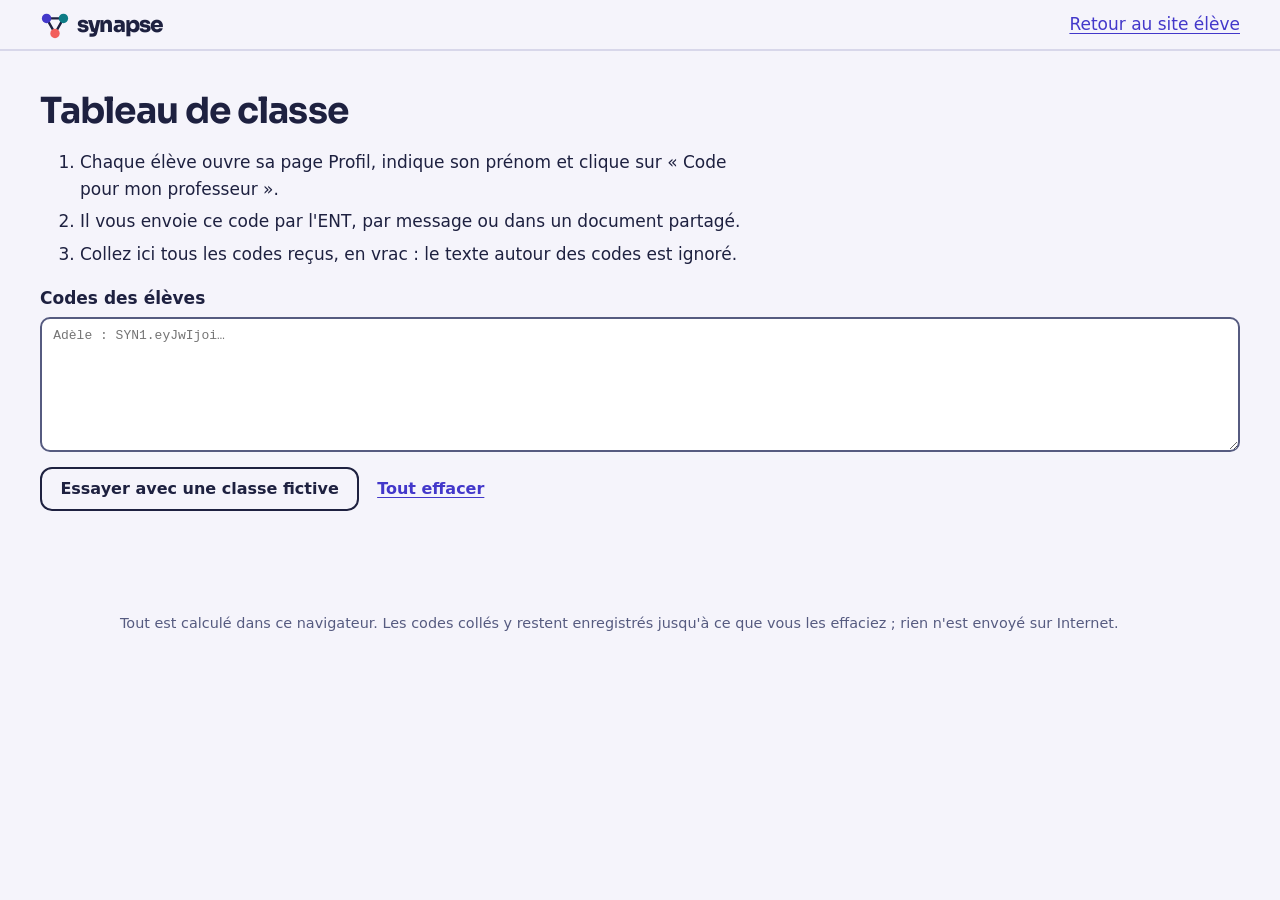
==== prof.html @ f935f8d6 "Synapse : site pilote d'enseignement de l'IA en SNT (chapitres 1 et 3) Co-Authored-By: Claude Fable " ====
<!DOCTYPE html>
<html lang="fr">
<head>
<meta charset="utf-8">
<meta name="viewport" content="width=device-width, initial-scale=1">
<title>Synapse, tableau de classe</title>
<meta name="robots" content="noindex">
<link rel="icon" href="data:image/svg+xml,%3Csvg xmlns='http://www.w3.org/2000/svg' viewBox='0 0 32 32'%3E%3Ccircle cx='16' cy='16' r='10' fill='%23F25F5C'/%3E%3C/svg%3E">
<link rel="preconnect" href="https://fonts.bunny.net">
<link rel="stylesheet" href="https://fonts.bunny.net/css?family=sora:700,800|atkinson-hyperlegible:400,400i,700|jetbrains-mono:400,700&display=swap">
<link rel="stylesheet" href="css/style.css">
</head>
<body class="prof">
<header class="entete">
  <a class="logo" href="index.html" aria-label="Synapse, retour au site élève">
    <svg viewBox="0 0 32 32" aria-hidden="true"><path d="M7 9L25 9M7 9L16 25M25 9L16 25" stroke="var(--encre)" stroke-width="2.5"/><circle cx="7" cy="9" r="5" fill="var(--p1)"/><circle cx="25" cy="9" r="5" fill="var(--p2)"/><circle cx="16" cy="25" r="5" fill="var(--soleil)"/></svg>
    synapse
  </a>
  <a href="index.html" style="margin-left:auto">Retour au site élève</a>
</header>
<main>
  <h1>Tableau de classe</h1>
  <ol class="prose">
    <li>Chaque élève ouvre sa page Profil, indique son prénom et clique sur « Code pour mon professeur ».</li>
    <li>Il vous envoie ce code par l'ENT, par message ou dans un document partagé.</li>
    <li>Collez ici tous les codes reçus, en vrac : le texte autour des codes est ignoré.</li>
  </ol>
  <label for="codes">Codes des élèves</label>
  <textarea id="codes" class="reponse large" rows="6" spellcheck="false" placeholder="Adèle : SYN1.eyJwIjoi…"></textarea>
  <div class="actions">
    <button class="btn secondaire" id="exemple">Essayer avec une classe fictive</button>
    <button class="btn lien" id="vider">Tout effacer</button>
  </div>
  <p id="etat" class="muet" aria-live="polite"></p>
  <div id="resultats"></div>
</main>
<footer class="pied">
  <span>Tout est calculé dans ce navigateur. Les codes collés y restent enregistrés jusqu'à ce que vous les effaciez ; rien n'est envoyé sur Internet.</span>
</footer>
<script src="js/contenu.js"></script>
<script src="js/bilan.js"></script>
<script src="js/prof.js"></script>
</body>
</html>
---- css/style.css ----
/* Synapse — feuille de style (charte « Nuit & Corail » du livret). Polices servies par Bunny Fonts.
   Les noms de variables viennent du moteur d'origine : --ecaille = couleur d'action et de réussite,
   --soleil = accent (points, étoiles), --corail = erreur, --ciel = liens et focus. */
:root {
  --fond: #F5F4FB; --carte: #FFFFFF; --encre: #1E2140; --encre2: #565B80; --trait: #D8D7EA;
  --ecaille: #0E7C86; --sur-ecaille: #FFFFFF; --ecaille-pale: #DCF2F3;
  --soleil: #F25F5C; --corail: #9F1239; --corail-pale: #FBE3EA; --ciel: #4338CA;
  --p1: #4338CA; --p2: #0E7C86; --p3: #9D2E6B; --p4: #4D7C2A;
  --ed-fond: #1E2140; --ed-texte: #E6ECFA; --ed-num: #8A90BD; --ed-com: #9AA0CC; --ed-bord: transparent;
  --titre: "Sora", "Trebuchet MS", system-ui, sans-serif;
  --texte: "Atkinson Hyperlegible", "Segoe UI", system-ui, sans-serif;
  --mono: "JetBrains Mono", ui-monospace, Consolas, "Courier New", monospace;
}
[data-theme="sombre"] {
  --fond: #12142B; --carte: #1C1F42; --encre: #ECEBFA; --encre2: #B1B4D6; --trait: #33376A;
  --ecaille: #4FD1C5; --sur-ecaille: #062A2A; --ecaille-pale: #123B40;
  --soleil: #FF8482; --corail: #FF8FA8; --corail-pale: #40182A; --ciel: #A9A5FF;
  --p1: #948DFF; --p2: #4FD1C5; --p3: #E78BBF; --p4: #9BCB6C;
  --ed-fond: #262A58; --ed-num: #A3A8D6; --ed-com: #B3B8E0; --ed-bord: #474C8A;
}
*, *::before, *::after { box-sizing: border-box; }
html { -webkit-text-size-adjust: 100%; }
body { margin: 0; background: var(--fond); color: var(--encre); font: 1.0625rem/1.6 var(--texte); padding-bottom: 5rem; }
h1, h2 { font-family: var(--titre); font-weight: 700; line-height: 1.15; letter-spacing: -0.025em; margin: 0 0 .5em; text-wrap: balance; }
h1 { font-size: clamp(1.6rem, 1.2rem + 1.6vw, 2.25rem); }
h1:focus { outline: none; }
h2 { font-size: 1.5rem; }
p { margin: 0 0 1em; }
a { color: var(--ciel); text-underline-offset: 3px; }
code, pre { font-family: var(--mono); font-size: .9em; }
:focus-visible { outline: 3px solid var(--ciel); outline-offset: 2px; border-radius: 4px; }
.sr { position: absolute; width: 1px; height: 1px; overflow: hidden; clip-path: inset(50%); white-space: nowrap; }
.muet { color: var(--encre2); font-size: .95rem; }
[hidden] { display: none !important; }

/* En-tête */
.entete { position: sticky; top: 0; z-index: 20; display: flex; align-items: center; gap: 1.5rem; padding: .6rem clamp(1rem, 4vw, 2.5rem); background: var(--fond); border-bottom: 2px solid var(--trait); }
.logo { display: flex; align-items: center; gap: .45rem; font: 800 1.35rem/1 var(--titre); letter-spacing: -0.04em; color: var(--encre); text-decoration: none; }
.logo svg { width: 30px; height: 30px; }
nav.principal { display: flex; gap: .25rem; margin-right: auto; }
nav.principal a { padding: .45rem .8rem; border-radius: 999px; color: var(--encre); text-decoration: none; font-weight: 700; }
nav.principal a:hover { background: var(--trait); }
nav.principal a[aria-current] { background: var(--encre); color: var(--fond); }
.stats { display: flex; align-items: center; gap: .9rem; font-weight: 700; font-size: .95rem; }
.stat-niveau { display: grid; grid-template-columns: auto auto; gap: 0 .6rem; align-items: baseline; color: var(--encre); text-decoration: none; }
.stat-niveau .jauge { grid-column: 1 / -1; }
#stat-xp { color: var(--encre2); font-weight: 400; text-align: right; }
.jauge { display: block; height: 6px; min-width: 120px; background: var(--trait); border-radius: 99px; overflow: hidden; }
.jauge i { display: block; height: 100%; background: var(--soleil); border-radius: 99px; transition: width .5s; }
.jauge.grand { height: 12px; }
.serie { display: flex; align-items: center; gap: .2rem; }
.serie svg { width: 18px; height: 18px; fill: var(--soleil); }
#btn-theme { width: 2.4rem; height: 2.4rem; border-radius: 50%; border: 2px solid var(--trait); background: var(--carte); color: var(--encre); cursor: pointer; font-size: 1rem; }

main { max-width: 1120px; margin: 0 auto; padding: clamp(1.2rem, 3vw, 2.5rem) clamp(1rem, 4vw, 2.5rem); }
.pied { max-width: 1120px; margin: 2rem auto 0; padding: 1rem clamp(1rem, 4vw, 2.5rem); color: var(--encre2); font-size: .9rem; display: flex; flex-wrap: wrap; gap: .5rem 1.5rem; }
#etat-python::before { content: ""; display: inline-block; width: .6em; height: .6em; border-radius: 50%; margin-right: .4em; background: var(--soleil); }
#etat-python[data-etat="pret"]::before { background: var(--ecaille); }
#etat-python[data-etat="echec"]::before { background: var(--corail); }

/* Boutons */
.btn { display: inline-flex; align-items: center; justify-content: center; min-height: 2.75rem; padding: .55rem 1.15rem; border: 2px solid var(--ecaille); border-radius: 12px; background: var(--ecaille); color: var(--sur-ecaille); font: 700 1rem var(--texte); text-decoration: none; cursor: pointer; }
.btn:hover { filter: brightness(1.08); }
.btn:active { transform: translateY(1px); }
.btn.gros { font-size: 1.15rem; padding: .8rem 1.5rem; border-radius: 14px; }
.btn.petit { min-height: 2.2rem; padding: .3rem .8rem; }
.btn.secondaire { background: transparent; color: var(--encre); border-color: var(--encre); }
.btn.lien { background: none; border-color: transparent; color: var(--ciel); padding-inline: .4rem; text-decoration: underline; text-underline-offset: 3px; }
.btn.danger { color: var(--corail); }
.actions { display: flex; flex-wrap: wrap; align-items: center; gap: .6rem; margin: .9rem 0; }
.actions.fin { margin-top: 2rem; }

/* Éditeur et console */
.ed { display: flex; border: 1px solid var(--ed-bord); background: var(--ed-fond); border-radius: 14px; overflow: hidden; font: 15px/1.6 var(--mono); }
.ed:focus-within { outline: 3px solid var(--ciel); outline-offset: 2px; }
.ed-num { padding: 14px 10px 14px 14px; text-align: right; color: var(--ed-num); white-space: pre; user-select: none; }
.ed-zone { position: relative; flex: 1; min-width: 0; }
.ed-hl, .ed textarea { margin: 0; padding: 14px 14px 14px 4px; font: inherit; white-space: pre; tab-size: 4; border: 0; letter-spacing: 0; }
.ed-hl { position: absolute; inset: 0; overflow: hidden; color: var(--ed-texte); pointer-events: none; }
.ed textarea { display: block; position: relative; width: 100%; resize: none; background: transparent; color: transparent; caret-color: #fff; outline: none; overflow-x: auto; overflow-y: hidden; }
.ed textarea::selection { background: rgba(122, 162, 255, .35); }
.t-c { color: var(--ed-com); font-style: italic; } .t-s { color: #9CE0A8; } .t-k { color: #FFC857; font-weight: 700; } .t-b { color: #8CC8FF; } .t-n { color: #FFA3B1; }
pre.code { margin: 0 0 1rem; padding: 14px 16px; border: 1px solid var(--ed-bord); background: var(--ed-fond); color: var(--ed-texte); border-radius: 14px; overflow-x: auto; font-size: 15px; line-height: 1.6; }
.cons { min-height: 3.2rem; padding: .8rem 1rem; background: var(--carte); border: 2px solid var(--trait); border-radius: 14px; }
.cons pre { margin: 0; white-space: pre-wrap; word-break: break-word; font-size: 15px; line-height: 1.55; }
.cons p { margin: 0; }
.charge::after { content: ""; display: inline-block; width: .9em; height: .9em; margin-left: .5em; vertical-align: -.1em; border: 2px solid var(--trait); border-top-color: var(--ecaille); border-radius: 50%; animation: tourne .8s linear infinite; }
@keyframes tourne { to { transform: rotate(360deg); } }
.err { margin-top: .6rem; padding: .7rem .9rem; background: var(--corail-pale); border-left: 5px solid var(--corail); border-radius: 8px; }
.err:first-child { margin-top: 0; }
.err strong { color: var(--corail); }
.err p { margin: .2rem 0 .4rem; }
.err code { display: block; color: var(--encre2); white-space: pre-wrap; }
.saisie { display: flex; gap: .5rem; margin-top: .5rem; }
.saisie input, #pseudo, .reponse { font: 15px/1.5 var(--mono); padding: .45rem .7rem; border: 2px solid var(--encre2); border-radius: 10px; background: var(--carte); color: var(--encre); }
.saisie input { flex: 1; min-width: 0; }
.reponse { display: block; width: 100%; max-width: 32rem; margin: .3rem 0; resize: vertical; }
label { font-weight: 700; display: block; margin-top: 1rem; }
label.btn { margin-top: 0; }
#pseudo { display: block; width: 100%; max-width: 20rem; font-family: var(--texte); font-size: 1rem; }

/* Pas à pas */
.pap { display: grid; gap: .7rem; }
.pap-titre { font-weight: 700; margin: 0; }
.pap-cmd { display: flex; flex-wrap: wrap; align-items: center; gap: .5rem; }
.pap-cmd input { flex: 1 1 8rem; min-width: 6rem; accent-color: var(--ecaille); }
.pap-cmd .btn { flex: 0 0 auto; }
.pap-cmd button:disabled { opacity: .4; cursor: default; }
.pap-corps { display: grid; grid-template-columns: repeat(auto-fit, minmax(230px, 1fr)); gap: .8rem; align-items: start; }
.pap-code { border: 1px solid var(--ed-bord); background: var(--ed-fond); color: var(--ed-texte); border-radius: 10px; padding: .5rem 0; font: 14px/1.65 var(--mono); overflow-x: auto; max-height: 24rem; }
.pap-code div { display: flex; white-space: pre; padding-right: .8rem; border-left: 4px solid transparent; min-width: max-content; }
.pap-code code { font: inherit; }
.pap-code .fleche { width: 1.3em; text-align: center; color: var(--soleil); flex: none; }
.pap-code .num { width: 1.8em; margin-right: .9em; text-align: right; color: var(--ed-num); flex: none; }
.pap-code .va { background: rgba(245, 179, 1, .22); border-left-color: var(--soleil); }
.pap-code .vient { background: rgba(255, 255, 255, .08); }
.pap-sous { font-weight: 700; font-size: .9rem; margin: .6rem 0 .2rem; color: var(--encre2); }
.pap-sous:first-child { margin-top: 0; }
.pap-etat table { width: 100%; border-collapse: collapse; font: 14px/1.5 var(--mono); }
.pap-etat th, .pap-etat td { text-align: left; padding: .2rem .5rem; border-bottom: 1px solid var(--trait); font-weight: 400; word-break: break-word; }
.pap-etat th { width: 35%; color: var(--encre2); }
.pap-etat .change td, .pap-etat .change th { background: var(--ecaille-pale); font-weight: 700; color: var(--encre); }
.pap-etat pre { font-size: 14px; }

/* Accueil */
.hero { display: grid; grid-template-columns: minmax(0, 1fr) minmax(0, 1fr); gap: clamp(1.5rem, 4vw, 3.5rem); align-items: center; padding: clamp(.5rem, 3vw, 2.5rem) 0 clamp(2rem, 5vw, 4rem); }
.hero h1 { font-size: clamp(2.1rem, 1.2rem + 4vw, 3.7rem); line-height: 1.04; letter-spacing: -0.04em; font-weight: 800; }
.hero-texte p { font-size: 1.2rem; max-width: 34ch; color: var(--encre2); margin-bottom: 1.6rem; }
.hero-demo .cons { min-height: 6.2rem; }
.parcours { padding: 2rem 0 2.5rem; border-top: 2px solid var(--trait); display: grid; grid-template-columns: 15rem minmax(0, 1fr); gap: 1.5rem 3rem; }
.parcours > header h2 { font-size: 2.2rem; margin-bottom: .2rem; }
.parcours > header p { color: var(--encre2); }
.fin-parcours .btn { justify-self: start; align-self: center; }
.serpent { position: relative; list-style: none; padding: 0; margin: 0; }
.serpent svg { position: absolute; inset: 0; width: 100%; height: 100%; pointer-events: none; overflow: visible; }
.piste, .corps, .ecailles { fill: none; stroke-linecap: round; stroke-linejoin: round; }
.piste { stroke: var(--trait); stroke-width: 16; }
.corps { stroke: var(--ecaille); stroke-width: 30; }
.ecailles { stroke: var(--soleil); stroke-width: 7; stroke-dasharray: .1 20; }
.rang { position: relative; display: flex; align-items: center; gap: 1.4rem; min-height: 92px; margin-left: calc(var(--k) * var(--pas)); }
.noeud { position: relative; z-index: 1; flex: none; display: grid; place-items: center; width: 60px; height: 60px; margin: 8px; border-radius: 50%; background: var(--carte); border: 4px solid var(--trait); color: var(--encre2); font: 800 1.35rem var(--titre); text-decoration: none; }
.noeud:hover { border-color: var(--ecaille); }
.noeud.fait { background: var(--ecaille); border-color: var(--ecaille); color: var(--sur-ecaille); }
.noeud.tete { width: 76px; height: 76px; margin: 0; background: var(--ecaille); border-color: var(--ecaille); }
.noeud.tete::after { content: ""; position: absolute; left: 50%; bottom: -15px; width: 6px; height: 16px; margin-left: -3px; background: var(--corail); border-radius: 0 0 3px 3px; z-index: -1; }
.yeux { display: flex; gap: 10px; margin-top: 6px; }
.yeux i { width: 18px; height: 18px; border-radius: 50%; background: #fff; display: grid; place-items: center; }
.yeux i::after { content: ""; width: 8px; height: 8px; border-radius: 50%; background: #14213D; transform: translateY(2px); }
.rang-texte { display: flex; flex-direction: column; line-height: 1.35; }
.rang-texte a { color: var(--encre); text-decoration: none; font: 800 1.25rem var(--titre); }
.rang-texte a:hover { text-decoration: underline; }
.rang-texte > span { color: var(--encre2); font-size: .95rem; }
.etoiles { color: var(--soleil); letter-spacing: .05em; }
.etoiles .vide, .difficulte .vide { color: var(--trait); }

/* Chapitre */
.fil { display: flex; flex-wrap: wrap; align-items: center; gap: .5rem 1.2rem; margin-bottom: 1.6rem; }
.retour { font-weight: 700; }
.retour::before { content: "‹ "; }
.fil-titre { color: var(--encre2); }
.fil-titre strong { color: var(--encre); }
.pas { display: flex; flex-wrap: wrap; gap: 6px; list-style: none; margin: 0 0 0 auto; padding: 0; }
.pas a { display: block; width: 22px; height: 22px; border-radius: 50%; border: 3px solid var(--trait); background: var(--carte); }
.pas a.lecon { border-radius: 7px; }
.pas a.fait { background: var(--ecaille); border-color: var(--ecaille); }
.pas a[aria-current] { box-shadow: 0 0 0 3px var(--fond), 0 0 0 6px var(--encre); }
.etape { max-width: 46rem; }
.etape-code { max-width: none; }
.prose { max-width: 66ch; }
.prose ul { padding-left: 1.2rem; }
.prose li { margin-bottom: .3em; }
.prose code, .resultats code, .indice code { background: var(--ecaille-pale); padding: .08em .35em; border-radius: 5px; }
.prose pre { background: var(--carte); border: 2px solid var(--trait); border-radius: 10px; padding: .6rem .9rem; overflow-x: auto; }
.essai { margin-top: 1.5rem; }
.essai-titre { font: 800 1.1rem var(--titre); margin-bottom: .5rem; }
.etape-nav { display: flex; justify-content: space-between; gap: 1rem; margin-top: 3rem; padding-top: 1rem; border-top: 2px solid var(--trait); font-size: .95rem; }
.choix { display: grid; gap: .6rem; max-width: 34rem; }
.choix button { text-align: left; padding: .8rem 1rem; border: 2px solid var(--encre2); border-radius: 12px; background: var(--carte); color: var(--encre); font: 1.05rem var(--texte); cursor: pointer; }
.choix button:hover:not(:disabled) { border-color: var(--ecaille); background: var(--ecaille-pale); }
.choix button.bon { border-color: var(--ecaille); background: var(--ecaille-pale); font-weight: 700; opacity: 1; }
.choix button.faux { border-color: var(--corail); background: var(--corail-pale); text-decoration: line-through; }
.choix button:disabled { cursor: default; }
.choix button:disabled:not(.bon):not(.faux) { opacity: .55; }
.retour-qcm { min-height: 1.6em; margin-top: .8rem; color: var(--corail); font-weight: 700; }
.lignes { list-style: none; padding: 0; margin: 0 0 1rem; display: grid; gap: 6px; }
.lignes li { display: flex; align-items: stretch; gap: 6px; }
.lignes pre.code { flex: 1; margin: 0; padding: 10px 14px; border-radius: 10px; }
.fleches { display: flex; gap: 4px; }
.fleches button { width: 2.75rem; border: 2px solid var(--encre2); border-radius: 10px; background: var(--carte); color: var(--encre); font-size: 1.1rem; cursor: pointer; }
.fleches button:disabled { opacity: .3; cursor: default; }
.duo { display: grid; grid-template-columns: minmax(0, 5fr) minmax(0, 7fr); gap: 2rem 2.5rem; align-items: start; }
.difficulte { color: var(--ecaille); font-size: .9rem; }
.cons:empty { display: none; }
.indice { margin-top: 1rem; padding: .7rem .9rem; background: var(--carte); border-left: 5px solid var(--soleil); border-radius: 8px; }
.indice pre.code { margin: .6rem 0 0; }
.indice.refaire { border-left-color: var(--ecaille); }
.indice.refaire .btn { min-height: 0; padding: 0 .2rem; }
.atelier .actions { margin: .7rem 0; }
.tests { margin-top: .8rem; }
.echec-titre { font-weight: 700; }
.resultats { list-style: none; padding: 0; margin: 0; display: grid; gap: .5rem; }
.resultats li { display: flex; gap: .6rem; }
.resultats li > div { min-width: 0; flex: 1; }
.marque { flex: none; width: 1.6rem; height: 1.6rem; display: grid; place-items: center; border-radius: 50%; font-weight: 700; color: #fff; background: var(--corail); }
.resultats .ok .marque { background: var(--ecaille); color: var(--sur-ecaille); }
.compare { display: grid; grid-template-columns: 1fr 1fr; gap: .6rem; margin-top: .4rem; }
.compare span { font-size: .85rem; color: var(--encre2); font-weight: 700; }
.compare pre { margin: 0; padding: .5rem .7rem; background: var(--carte); border: 2px solid var(--trait); border-radius: 8px; overflow-x: auto; max-height: 14rem; }
.succes { display: flex; flex-wrap: wrap; align-items: center; justify-content: space-between; gap: 1rem; margin-top: 1.2rem; padding: 1rem 1.2rem; background: var(--ecaille-pale); border: 2px solid var(--ecaille); border-radius: 14px; animation: pose .35s cubic-bezier(.2, 1.4, .4, 1); }
.succes strong { font: 800 1.3rem var(--titre); margin-right: .8rem; }
.succes .gain { font-weight: 700; color: var(--ecaille); }
.succes p { margin: .4rem 0 0; max-width: 60ch; }
@keyframes pose { from { transform: scale(.96); opacity: 0; } }

/* Bilan, défis, profil */
.bilan-etoiles { font: 800 3rem/1 var(--titre); margin: .5rem 0 1rem; }
.recap { list-style: none; padding: 0; margin: 1.5rem 0 0; max-width: 34rem; }
.recap li { display: flex; justify-content: space-between; gap: 1rem; padding: .5rem 0; border-bottom: 1px solid var(--trait); }
.page { max-width: 52rem; }
.page.bac { max-width: none; }
.page h2 { margin-top: 2.5rem; }
.defis { list-style: none; padding: 0; margin: 1.5rem 0 0; }
.defis a { display: flex; flex-wrap: wrap; align-items: baseline; gap: .4rem 1rem; padding: 1rem .2rem; border-bottom: 2px solid var(--trait); color: var(--encre); text-decoration: none; }
.defis a:hover strong { text-decoration: underline; }
.defis strong { font: 800 1.3rem var(--titre); }
.defis .muet { margin-left: auto; }
.pastille { padding: .1rem .6rem; border-radius: 99px; background: var(--soleil); color: #14213D; font-size: .85rem; font-weight: 700; }
.profil-haut { display: grid; grid-template-columns: minmax(0, 3fr) minmax(0, 2fr); gap: 2rem; align-items: start; }
.mue-nom { font: 800 clamp(1.8rem, 5vw, 2.8rem)/1.05 var(--titre); letter-spacing: -0.03em; margin-bottom: .3rem; color: var(--ecaille); }
.mues { display: flex; flex-wrap: wrap; gap: .3rem .5rem; list-style: none; padding: 0; margin: 1rem 0 0; font-size: .9rem; color: var(--encre2); }
.mues li::after { content: " ›"; }
.mues li:last-child::after { content: ""; }
.mues li.fait { color: var(--encre); font-weight: 700; }
.chiffres { margin: 0; display: grid; gap: .8rem; }
.chiffres div { display: flex; justify-content: space-between; align-items: baseline; gap: 1rem; border-bottom: 1px solid var(--trait); padding-bottom: .4rem; }
.chiffres dd { margin: 0; font: 800 1.5rem var(--titre); }
.badges { list-style: none; padding: 0; margin: 0; display: grid; grid-template-columns: repeat(auto-fill, minmax(15rem, 1fr)); gap: 1rem 1.5rem; }
.badges li { display: flex; gap: .8rem; align-items: center; color: var(--encre2); }
.badges li div { display: flex; flex-direction: column; line-height: 1.3; font-size: .92rem; }
.badges li.obtenu strong { color: var(--encre); }
.ecusson { flex: none; width: 44px; height: 50px; background: var(--trait); clip-path: polygon(50% 0, 100% 25%, 100% 75%, 50% 100%, 0 75%, 0 25%); }
.obtenu .ecusson { background: radial-gradient(circle at 50% 38%, var(--soleil) 0 9px, transparent 10px), var(--ecaille); }

/* Tableau de classe */
.reponse.large { max-width: none; font-size: 13px; word-break: break-all; }
.prof main { max-width: 1280px; }
.prof h2 { margin-top: 2.2rem; }
label.en-ligne { margin: 0; }
select { font: 1rem var(--texte); padding: .5rem .7rem; border: 2px solid var(--encre2); border-radius: 10px; background: var(--carte); color: var(--encre); max-width: 100%; }
.defile { overflow-x: auto; border: 2px solid var(--trait); border-radius: 12px; background: var(--carte); }
table.classe, table.etapes { border-collapse: collapse; width: 100%; font-size: .95rem; }
.classe th, .classe td, .etapes th, .etapes td { padding: .45rem .6rem; border-bottom: 1px solid var(--trait); text-align: center; white-space: nowrap; vertical-align: top; }
.classe tbody th, .classe tfoot th, .classe thead th:first-child { position: sticky; left: 0; z-index: 1; background: var(--carte); text-align: left; }
.classe thead th { vertical-align: bottom; background: var(--carte); }
.classe thead button { font: 700 .92rem var(--texte); color: var(--encre); background: none; border: 0; padding: .2rem; cursor: pointer; white-space: nowrap; }
.classe thead button:hover { text-decoration: underline; }
.classe .sous { display: block; font-size: .78rem; font-weight: 400; color: var(--encre2); max-width: 8.5rem; overflow: hidden; text-overflow: ellipsis; margin: 0 auto; }
.classe td.plein { background: var(--ecaille); color: var(--sur-ecaille); font-weight: 700; }
.classe td.plein .sous { color: inherit; }
.classe td.partiel { background: var(--ecaille-pale); }
.classe td.vide { color: var(--encre2); }
.classe tfoot td, .classe tfoot th { font-weight: 700; border-bottom: 0; }
#detail { overflow-x: auto; }
.etapes { max-width: 52rem; }
.etapes th, .etapes td { text-align: left; white-space: normal; }
.etapes td:nth-child(3) { white-space: nowrap; }
.barre { display: inline-block; width: 6rem; height: .7rem; margin-right: .4rem; background: var(--trait); border-radius: 99px; overflow: hidden; vertical-align: middle; }
.barre i { display: block; height: 100%; background: var(--ecaille); }

/* ---------- Synapse : carte, parties, nouvelles étapes ---------- */
.hero-reseau { text-align: center; }
svg.reseau { width: 100%; max-width: 440px; height: auto; }
.reseau line { stroke: var(--trait); stroke-width: 1.4; }
.reseau line.allume { stroke: var(--soleil); stroke-width: 2.6; }
.reseau circle { fill: var(--carte); stroke-width: 3.5; }
.reseau circle.p1 { stroke: var(--p1); } .reseau circle.p2 { stroke: var(--p2); } .reseau circle.p3 { stroke: var(--p3); } .reseau circle.p4 { stroke: var(--p4); }
.reseau circle.fait.p1 { fill: var(--p1); } .reseau circle.fait.p2 { fill: var(--p2); } .reseau circle.fait.p3 { fill: var(--p3); } .reseau circle.fait.p4 { fill: var(--p4); }
.reseau circle.encours { stroke-width: 6; }
.reseau circle.avenir { stroke-dasharray: 4 5; stroke-width: 2; }
.reseau text { font: 800 15px var(--titre); fill: var(--encre); text-anchor: middle; pointer-events: none; }
.reseau text.fait { fill: var(--carte); }
.reseau text.avenir { fill: var(--encre2); }
.reseau a:hover circle, .reseau a:focus-visible circle { stroke-width: 7; }
.reseau a:focus-visible { outline: none; }
.partie { --pc: var(--p1); padding: 2rem 0 2.2rem; border-top: 2px solid var(--trait); display: grid; grid-template-columns: 17rem minmax(0, 1fr); gap: 1rem 3rem; }
.partie.p2 { --pc: var(--p2); } .partie.p3 { --pc: var(--p3); } .partie.p4 { --pc: var(--p4); }
.partie-num { margin: 0 0 .2rem; font-weight: 700; color: var(--pc); }
.partie > header h2 { font-size: 1.7rem; margin-bottom: .4rem; }
.partie > header p:last-child { color: var(--encre2); }
.chapitres { list-style: none; margin: 0; padding: 0; display: grid; gap: .3rem; }
.chapitres li > a, .chapitres li > div { display: flex; align-items: center; gap: 1rem; padding: .7rem .6rem; border-radius: 14px; color: var(--encre); text-decoration: none; }
.chapitres li > a:hover { background: var(--carte); }
.chapitres .num { flex: none; display: grid; place-items: center; width: 46px; height: 46px; border-radius: 50%; border: 3.5px solid var(--pc); font: 800 1.1rem var(--titre); background: var(--carte); }
.chapitres .fait .num { background: var(--pc); color: var(--carte); }
.chapitres .avenir { color: var(--encre2); }
.chapitres .avenir .num { border-style: dashed; border-width: 2px; }
.chapitres .txt { display: flex; flex-direction: column; line-height: 1.35; min-width: 0; }
.chapitres .txt strong { font: 700 1.12rem/1.3 var(--titre); letter-spacing: -0.01em; }
.chapitres .txt > span { color: var(--encre2); font-size: .95rem; }
.question { font-size: 1.1rem; }
.etape-lecon.synthese { border: 2px solid var(--soleil); border-radius: 18px; padding: 1.4rem clamp(1rem, 3vw, 2rem); background: var(--carte); }
aside.savoir, aside.retenir { margin: 1.2rem 0; padding: .8rem 1rem; border-radius: 10px; border-left: 5px solid var(--soleil); background: var(--carte); }
aside.retenir { border-left-color: var(--ecaille); background: var(--ecaille-pale); }
.formule { font: 1.15rem var(--mono); text-align: center; padding: .6rem; overflow-x: auto; }
.je-sais { list-style: none; padding: 0; display: grid; grid-template-columns: repeat(auto-fit, minmax(15rem, 1fr)); gap: .3rem 1.5rem; }
.je-sais li::before { content: "☐ "; color: var(--soleil); font-size: 1.1em; }
table.donnees { border-collapse: collapse; margin: 0 0 1.2rem; font-size: .95rem; background: var(--carte); display: block; max-width: 100%; overflow-x: auto; width: max-content; }
.donnees th, .donnees td { border: 1px solid var(--trait); padding: .35rem .7rem; text-align: center; }
.donnees thead th { background: var(--encre); color: var(--fond); font-weight: 700; }
.donnees.large { width: auto; display: table; } .donnees.large td, .donnees.large tbody th { text-align: left; vertical-align: top; }
.deux-textes { display: grid; grid-template-columns: repeat(auto-fit, minmax(11rem, 1fr)); gap: 1rem; margin: 0 0 1.4rem; max-width: 34rem; }
.deux-textes figure { margin: 0; background: var(--carte); border: 2px solid var(--trait); border-radius: 14px; overflow: hidden; }
.deux-textes figcaption { background: var(--encre); color: var(--fond); font-weight: 700; padding: .3rem .9rem; }
.deux-textes p { margin: 0; padding: .9rem; font-style: italic; text-align: center; line-height: 1.7; }
.schema { margin: 1rem 0 1.2rem; }
.schema-titre { font-weight: 700; margin: .9rem 0 .4rem; }
.schema-ligne { display: flex; flex-wrap: wrap; align-items: center; gap: .4rem; }
.schema-ligne span, .schema-ligne b { padding: .45rem .7rem; border-radius: 10px; border: 2px solid var(--trait); background: var(--carte); font-size: .95rem; }
.schema-ligne b { border-color: var(--encre); background: var(--encre); color: var(--fond); }
.schema-ligne i { font-style: normal; font-weight: 700; color: var(--soleil); }
.frise { list-style: none; margin: 1rem 0 1.4rem; padding: 0 0 0 1.2rem; border-left: 4px solid var(--p1); }
.frise li { position: relative; padding: .25rem 0 .25rem .4rem; }
.frise li::before { content: ""; position: absolute; left: calc(-1.2rem - 9px); top: .75rem; width: 14px; height: 14px; border-radius: 50%; background: var(--soleil); }
.frise b { display: inline-block; min-width: 6.2rem; font-family: var(--titre); color: var(--p1); }
.frise .hiver { color: var(--encre2); font-style: italic; } .frise .hiver::before { background: var(--encre2); }
.phases { list-style: none; padding: 0; margin: 1rem 0; display: grid; grid-template-columns: repeat(auto-fit, minmax(11rem, 1fr)); gap: .6rem; counter-reset: ph; }
.phases li { counter-increment: ph; padding: .7rem .9rem; border-radius: 12px; background: var(--carte); border: 2px solid var(--trait); font-size: .95rem; }
.phases li strong { display: block; font-family: var(--titre); }
.phases li strong::before { content: counter(ph) ". "; color: var(--soleil); }
.lignes.phrases li p { flex: 1; margin: 0; padding: .6rem .9rem; border-radius: 10px; background: var(--carte); border: 2px solid var(--trait); }
.tri { list-style: none; padding: 0; margin: 0 0 1rem; display: grid; gap: .7rem; max-width: 46rem; }
.tri li { padding: .8rem 1rem; border-radius: 14px; background: var(--carte); border: 2px solid var(--trait); }
.tri li.juste { border-color: var(--ecaille); }
.tri li.faux { border-color: var(--corail); }
.tri-txt { margin: 0 0 .6rem; }
.tri-choix { display: flex; flex-wrap: wrap; gap: .4rem; }
.tri-choix button { flex: 1 1 auto; min-height: 2.6rem; padding: .4rem .8rem; border: 2px solid var(--encre2); border-radius: 10px; background: transparent; color: var(--encre); font: 1rem var(--texte); cursor: pointer; }
.tri-choix button[aria-pressed="true"] { background: var(--encre); border-color: var(--encre); color: var(--fond); font-weight: 700; }
.tri-choix button:disabled { cursor: default; }
.tri-choix button:disabled:not([aria-pressed="true"]) { opacity: .4; }
.tri .juste .tri-choix button[aria-pressed="true"] { background: var(--ecaille); border-color: var(--ecaille); color: var(--sur-ecaille); }
.tri-expl { margin: .6rem 0 0; font-size: .95rem; color: var(--encre2); }
.tri .faux .tri-expl { color: var(--corail); font-weight: 700; }
.quiz-n { margin: 1.4rem 0 .2rem; font-weight: 700; color: var(--encre2); font-size: .95rem; }
.quiz-txt { font: 700 1.2rem/1.35 var(--titre); letter-spacing: -0.01em; max-width: 40rem; }
.quiz-expl { display: flex; flex-wrap: wrap; align-items: center; justify-content: space-between; gap: .8rem 1rem; margin-top: 1rem; padding: .9rem 1.1rem; border-radius: 14px; background: var(--ecaille-pale); border: 2px solid var(--ecaille); }
.quiz-expl p { margin: 0; max-width: 56ch; flex: 1 1 16rem; }
.knn { display: grid; grid-template-columns: minmax(0, 360px) minmax(0, 1fr); gap: 1rem 1.6rem; align-items: start; padding: 1rem; border-radius: 16px; background: var(--carte); border: 2px solid var(--trait); max-width: 52rem; }
.knn svg { width: 100%; height: auto; touch-action: none; cursor: crosshair; user-select: none; }
.knn .grille { stroke: var(--trait); stroke-width: 1; } .knn .axe { stroke: var(--encre); stroke-width: 1.6; }
.knn .gradu { font: 11px var(--texte); fill: var(--encre2); }
.knn .saut { fill: var(--soleil); } .knn .saut.atyp { stroke: var(--encre); stroke-width: 2.5; }
.knn .criq { fill: var(--p1); }
.knn .lien { stroke: var(--encre); stroke-width: 1.6; stroke-dasharray: 5 4; }
.knn .inconnu { fill: #E8A20C; stroke: var(--encre); stroke-width: 1.5; } .knn .prise { fill: transparent; }
.knn-cmd { display: grid; gap: .7rem; }
.knn-legende { margin: 0; display: flex; flex-wrap: wrap; gap: .3rem 1.1rem; font-size: .95rem; }
.knn-legende span::before { content: ""; display: inline-block; width: .8em; height: .8em; margin-right: .4em; vertical-align: -.05em; }
.l-saut::before { background: var(--soleil); border-radius: 50%; } .l-criq::before { background: var(--p1); } .l-inc::before { background: #E8A20C; clip-path: polygon(50% 0, 61% 35%, 98% 35%, 68% 57%, 79% 91%, 50% 70%, 21% 91%, 32% 57%, 2% 35%, 39% 35%); width: 1em !important; height: 1em !important; }
.knn-ligne { display: flex; flex-wrap: wrap; align-items: center; gap: .4rem .5rem; }
.knn-ligne label { margin: 0; font-weight: 400; font-size: .95rem; }
.knn-ligne input { width: 4.6rem; font: 1rem var(--mono); padding: .35rem .4rem; border: 2px solid var(--encre2); border-radius: 8px; background: var(--carte); color: var(--encre); }
.knn-ligne button { min-height: 2.5rem; min-width: 2.7rem; padding: .3rem .7rem; border: 2px solid var(--encre2); border-radius: 10px; background: transparent; color: var(--encre); font: 700 .95rem var(--texte); cursor: pointer; }
.knn-ligne button[aria-pressed="true"] { background: var(--encre); border-color: var(--encre); color: var(--fond); }
.knn-coche { display: flex; gap: .5rem; align-items: flex-start; margin: 0; font-weight: 400; font-size: .95rem; }
.knn-coche input { width: 1.2rem; height: 1.2rem; margin-top: .2rem; accent-color: var(--ecaille); flex: none; }
.knn-res { margin: 0; padding: .6rem .8rem; border-radius: 10px; background: var(--fond); font-size: .97rem; }
@media (max-width: 900px) { .partie, .knn { grid-template-columns: minmax(0, 1fr); } }

/* Notifications */
#toasts { position: fixed; z-index: 50; right: 1rem; bottom: 5.5rem; display: grid; gap: .5rem; justify-items: end; pointer-events: none; }
.toast { padding: .7rem 1.1rem; border-radius: 12px; background: var(--encre); color: var(--fond); font-weight: 700; animation: pose .3s; max-width: 22rem; }
.toast.niveau, .toast.badge { background: var(--soleil); color: #1E2140; }
.toast.erreur { background: var(--corail); color: #fff; }
.confettis { position: fixed; inset: 0; z-index: 40; pointer-events: none; overflow: hidden; }
.confettis i { position: absolute; top: -20px; width: 10px; height: 16px; border-radius: 3px; animation: chute linear forwards; }
@keyframes chute { to { top: 105%; rotate: 540deg; } }

@media (min-width: 761px) { body { padding-bottom: 0; } #toasts { bottom: 1rem; } }
@media (max-width: 900px) {
  .hero, .duo, .parcours, .profil-haut { grid-template-columns: minmax(0, 1fr); }
  .parcours { gap: 1rem; }
}
@media (max-width: 760px) {
  :root { --pas: 22px; }
  .entete { gap: .8rem; }
  nav.principal { position: fixed; z-index: 30; left: 0; right: 0; bottom: 0; margin: 0; justify-content: space-around; padding: .4rem .3rem calc(.4rem + env(safe-area-inset-bottom)); background: var(--fond); border-top: 2px solid var(--trait); }
  nav.principal a { padding: .5rem .7rem; font-size: .95rem; }
  .stats { margin-left: auto; }
  .jauge { min-width: 84px; }
  .ed, pre.code, .cons pre, .saisie input, .reponse { font-size: 16px; }
  .ed-num { padding-left: 10px; padding-right: 8px; }
  .pas { margin-left: 0; width: 100%; }
  .rang { gap: .9rem; }
  .compare { grid-template-columns: 1fr; }
  .btn { flex: 1 1 auto; }
  .btn.lien { flex: 0 1 auto; }
}
@media (prefers-reduced-motion: reduce) { *, *::before, *::after { animation: none !important; transition: none !important; scroll-behavior: auto !important; } }
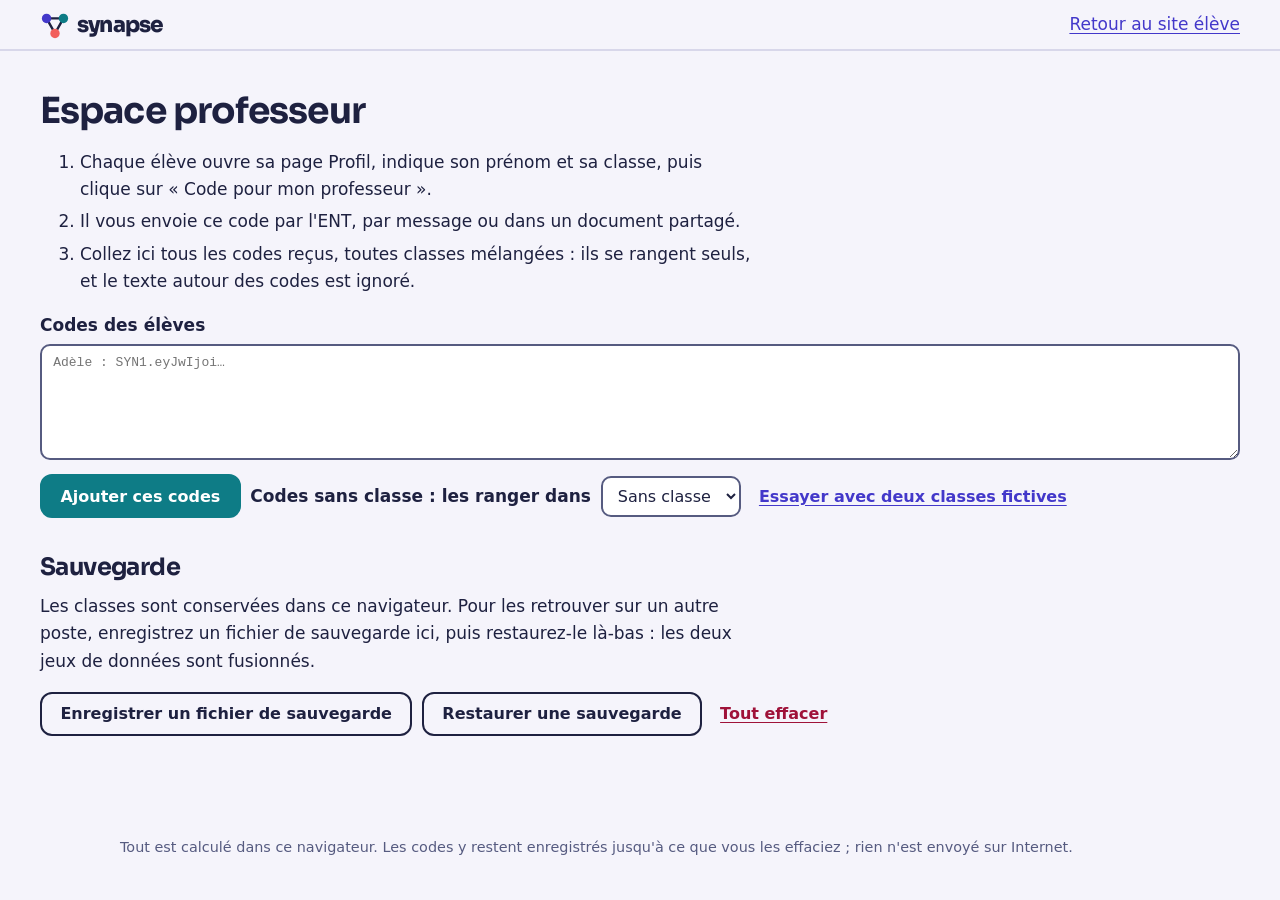
==== commit 5fab8a35: "Espace professeur : plusieurs classes La classe est portée par le code élève ; onglets par classe, c" ====
--- a/prof.html
+++ b/prof.html
@@ -3,7 +3,7 @@
 <head>
 <meta charset="utf-8">
 <meta name="viewport" content="width=device-width, initial-scale=1">
-<title>Synapse, tableau de classe</title>
+<title>Synapse, espace professeur</title>
 <meta name="robots" content="noindex">
 <link rel="icon" href="data:image/svg+xml,%3Csvg xmlns='http://www.w3.org/2000/svg' viewBox='0 0 32 32'%3E%3Ccircle cx='16' cy='16' r='10' fill='%23F25F5C'/%3E%3C/svg%3E">
 <link rel="preconnect" href="https://fonts.bunny.net">
@@ -19,23 +19,38 @@
   <a href="index.html" style="margin-left:auto">Retour au site élève</a>
 </header>
 <main>
-  <h1>Tableau de classe</h1>
+  <h1>Espace professeur</h1>
   <ol class="prose">
-    <li>Chaque élève ouvre sa page Profil, indique son prénom et clique sur « Code pour mon professeur ».</li>
+    <li>Chaque élève ouvre sa page Profil, indique son prénom et sa classe, puis clique sur « Code pour mon professeur ».</li>
     <li>Il vous envoie ce code par l'ENT, par message ou dans un document partagé.</li>
-    <li>Collez ici tous les codes reçus, en vrac : le texte autour des codes est ignoré.</li>
+    <li>Collez ici tous les codes reçus, toutes classes mélangées : ils se rangent seuls, et le texte autour des codes est ignoré.</li>
   </ol>
   <label for="codes">Codes des élèves</label>
-  <textarea id="codes" class="reponse large" rows="6" spellcheck="false" placeholder="Adèle : SYN1.eyJwIjoi…"></textarea>
+  <textarea id="codes" class="reponse large" rows="5" spellcheck="false" placeholder="Adèle : SYN1.eyJwIjoi…"></textarea>
   <div class="actions">
-    <button class="btn secondaire" id="exemple">Essayer avec une classe fictive</button>
-    <button class="btn lien" id="vider">Tout effacer</button>
+    <button class="btn" id="ajouter">Ajouter ces codes</button>
+    <label for="defaut" class="en-ligne">Codes sans classe : les ranger dans</label>
+    <select id="defaut"><option value="">Sans classe</option></select>
+    <button class="btn lien" id="exemple">Essayer avec deux classes fictives</button>
   </div>
   <p id="etat" class="muet" aria-live="polite"></p>
+  <nav id="onglets" class="onglets" role="tablist" aria-label="Classes"></nav>
+  <div id="nouvelle" class="gestion" hidden>
+    <label for="nom-classe" class="en-ligne">Nom de la nouvelle classe</label>
+    <input id="nom-classe" class="court" type="text" maxlength="12" placeholder="2DE4" autocomplete="off">
+    <button class="btn secondaire" id="creer">Créer</button>
+  </div>
   <div id="resultats"></div>
+  <h2>Sauvegarde</h2>
+  <p class="prose">Les classes sont conservées dans ce navigateur. Pour les retrouver sur un autre poste, enregistrez un fichier de sauvegarde ici, puis restaurez-le là-bas : les deux jeux de données sont fusionnés.</p>
+  <div class="actions">
+    <button class="btn secondaire" id="exp">Enregistrer un fichier de sauvegarde</button>
+    <label class="btn secondaire" for="imp">Restaurer une sauvegarde</label><input type="file" id="imp" accept="application/json,.json" class="sr">
+    <button class="btn lien danger" id="vider">Tout effacer</button>
+  </div>
 </main>
 <footer class="pied">
-  <span>Tout est calculé dans ce navigateur. Les codes collés y restent enregistrés jusqu'à ce que vous les effaciez ; rien n'est envoyé sur Internet.</span>
+  <span>Tout est calculé dans ce navigateur. Les codes y restent enregistrés jusqu'à ce que vous les effaciez ; rien n'est envoyé sur Internet.</span>
 </footer>
 <script src="js/contenu.js"></script>
 <script src="js/bilan.js"></script>
--- a/css/style.css
+++ b/css/style.css
@@ -365,7 +365,34 @@
 .knn-coche { display: flex; gap: .5rem; align-items: flex-start; margin: 0; font-weight: 400; font-size: .95rem; }
 .knn-coche input { width: 1.2rem; height: 1.2rem; margin-top: .2rem; accent-color: var(--ecaille); flex: none; }
 .knn-res { margin: 0; padding: .6rem .8rem; border-radius: 10px; background: var(--fond); font-size: .97rem; }
-@media (max-width: 900px) { .partie, .knn { grid-template-columns: minmax(0, 1fr); } }
+.knn .frontiere { stroke: var(--ecaille); stroke-width: 3; }
+.pc-journal { list-style: none; margin: 0; padding: .6rem .8rem; border-radius: 10px; background: var(--fond); font: .9rem/1.6 var(--mono); }
+.pixels { display: grid; grid-template-columns: minmax(0, 330px) minmax(0, 1fr); gap: 1rem 1.6rem; align-items: start; padding: 1rem; border-radius: 16px; background: var(--carte); border: 2px solid var(--trait); max-width: 46rem; }
+.pixels-grille { display: grid; grid-template-columns: repeat(10, 1fr); gap: 2px; }
+.pixels-grille button { aspect-ratio: 1; padding: 0; border: 1px solid var(--trait); border-radius: 3px; background: var(--fond); color: var(--encre2); font: 700 .8rem var(--mono); cursor: pointer; }
+.pixels-grille button[aria-pressed="true"] { background: var(--encre); color: var(--fond); border-color: var(--encre); }
+.pixels-res { margin: 0 0 .6rem; }
+.neurone { display: grid; grid-template-columns: minmax(0, 1fr) auto; gap: 1rem 2rem; align-items: start; padding: 1rem; border-radius: 16px; background: var(--carte); border: 2px solid var(--trait); max-width: 50rem; }
+.neu-ligne { display: grid; grid-template-columns: minmax(0, 11rem) minmax(0, 1fr) 3rem; gap: .6rem; align-items: center; margin-bottom: .5rem; }
+.neu-ligne label { margin: 0; font-weight: 400; }
+.neu-ligne input { width: 100%; accent-color: var(--ecaille); height: 2rem; }
+.neu-ligne output { font: 700 1rem var(--mono); text-align: right; }
+.neu-regle { margin: .6rem 0 0; font-size: .95rem; color: var(--encre2); }
+.neu-table { margin: 0; display: table; width: auto; }
+.neu-table th span { display: block; font-weight: 400; font-size: .78rem; }
+.neu-table tr.faux td { background: var(--corail-pale); color: var(--corail); }
+blockquote.recit { margin: 0 0 1.2rem; padding: .9rem 1.1rem; border-left: 5px solid var(--soleil); border-radius: 10px; background: var(--carte); font-style: italic; max-width: 66ch; }
+.gen { padding: 1rem; border-radius: 16px; background: var(--carte); border: 2px solid var(--trait); max-width: 46rem; }
+.gen-titre { margin: .8rem 0 .2rem; font-weight: 700; font-size: .9rem; color: var(--encre2); }
+.gen-titre:first-child { margin-top: 0; }
+.gen-texte { margin: 0; font-family: var(--mono); font-size: .9rem; }
+.gen-phrase { margin: 0; min-height: 2.2rem; font: 1.25rem var(--mono); }
+.gen-phrase strong { background: var(--ecaille-pale); padding: 0 .3rem; border-radius: 6px; }
+.gen-suivants { list-style: none; margin: 0; padding: 0; display: flex; flex-wrap: wrap; gap: .4rem; min-height: 2.2rem; }
+.gen-suivants li { padding: .2rem .7rem; border-radius: 99px; border: 2px solid var(--encre2); font-family: var(--mono); font-size: .95rem; }
+.gen-histo { margin: 0; padding-left: 1.2rem; font-size: .95rem; }
+@media (max-width: 760px) { .donnees.large { display: block; overflow-x: auto; font-size: .9rem; } .donnees.large th, .donnees.large td { padding: .3rem .45rem; } }
+@media (max-width: 900px) { .partie, .knn, .pixels, .neurone { grid-template-columns: minmax(0, 1fr); } }
 
 /* Notifications */
 #toasts { position: fixed; z-index: 50; right: 1rem; bottom: 5.5rem; display: grid; gap: .5rem; justify-items: end; pointer-events: none; }
@@ -397,3 +424,23 @@
   .btn.lien { flex: 0 1 auto; }
 }
 @media (prefers-reduced-motion: reduce) { *, *::before, *::after { animation: none !important; transition: none !important; scroll-behavior: auto !important; } }
+
+/* Espace professeur : plusieurs classes */
+.onglets { display: flex; flex-wrap: wrap; gap: .3rem; margin: 2.2rem 0 0; border-bottom: 2px solid var(--trait); }
+.onglets:empty { display: none; }
+.onglets button { font: 700 1rem var(--texte); color: var(--encre2); background: none; border: 2px solid transparent; border-bottom: 0; border-radius: 10px 10px 0 0; padding: .55rem .9rem; margin-bottom: -2px; cursor: pointer; }
+.onglets button:hover { color: var(--encre); }
+.onglets button[aria-selected="true"] { color: var(--encre); background: var(--carte); border-color: var(--trait); }
+.onglets .nb { font-weight: 400; font-size: .85rem; color: var(--encre2); }
+.prof .onglets + #nouvelle { margin-top: .8rem; }
+.prof .gestion { display: flex; flex-wrap: wrap; gap: .6rem; align-items: center; margin: .8rem 0; }
+.prof #resultats > h2:first-child { margin-top: 1.4rem; }
+.prof input.court { max-width: 11rem; margin: 0; font: 1rem var(--texte); padding: .5rem .7rem; border: 2px solid var(--encre2); border-radius: 10px; background: var(--carte); color: var(--encre); }
+.prof .manquants { background: var(--corail-pale); border-radius: 10px; padding: .6rem .9rem; }
+.prof details { margin: .8rem 0 1.2rem; }
+.prof summary { cursor: pointer; font-weight: 700; padding: .3rem 0; }
+.prof #lien-txt code { word-break: break-all; }
+.classe td.delta { font-weight: 700; }
+.classe .ligne-outils { display: flex; gap: .3rem; margin-top: .3rem; }
+.classe .mini { font: .8rem var(--texte); padding: .15rem .35rem; border: 1px solid var(--encre2); border-radius: 6px; background: var(--carte); color: var(--encre); cursor: pointer; max-width: 9rem; }
+.classe tbody th .btn.lien { padding: 0; font-weight: 700; }
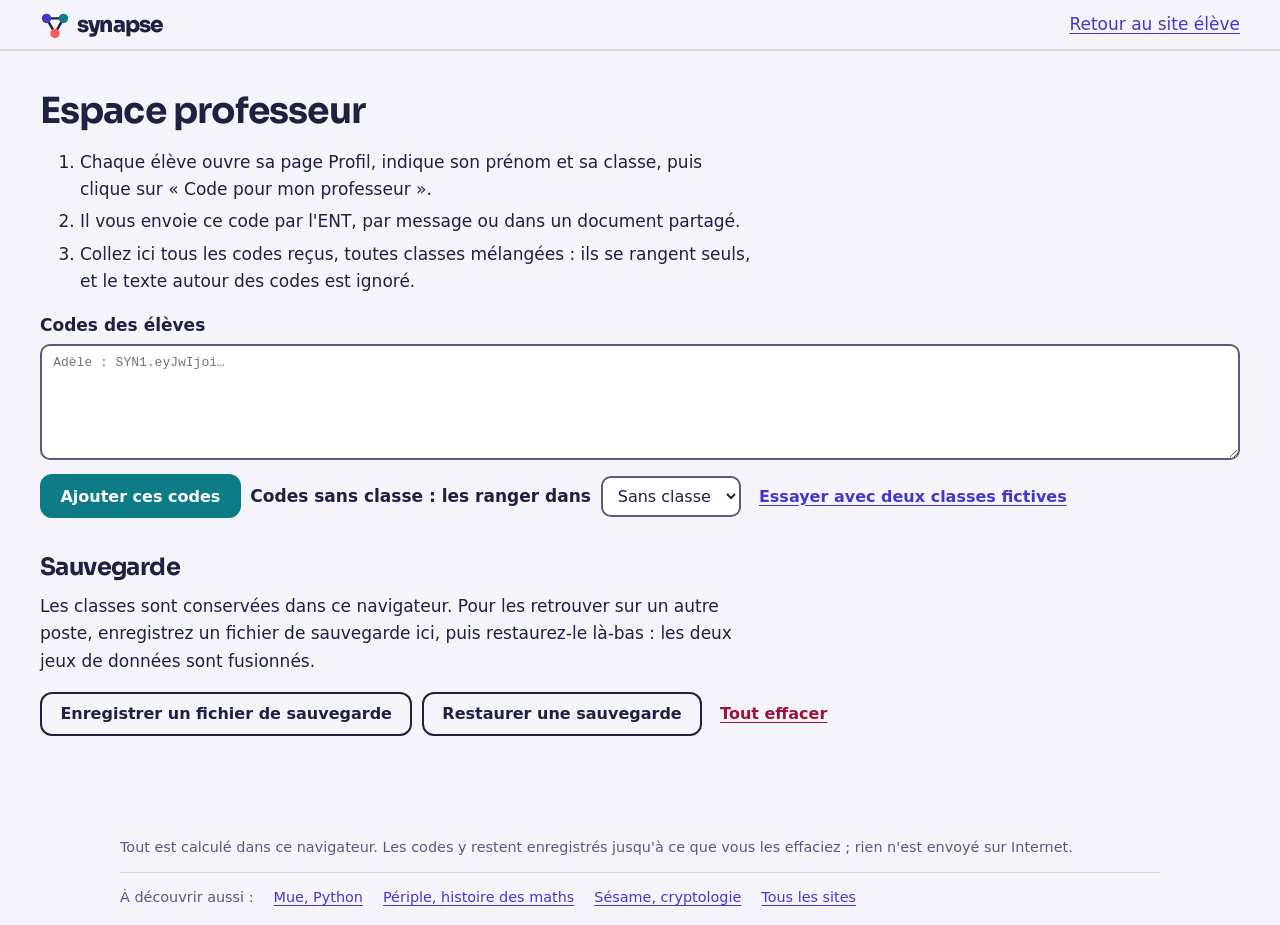
==== commit b75a923d: "Ajoute dans le pied de page les liens vers le portail et les autres sites Co-Authored-By: Claude Fab" ====
--- a/prof.html
+++ b/prof.html
@@ -51,6 +51,13 @@
 </main>
 <footer class="pied">
   <span>Tout est calculé dans ce navigateur. Les codes y restent enregistrés jusqu'à ce que vous les effaciez ; rien n'est envoyé sur Internet.</span>
+  <nav class="famille" aria-label="Les autres sites">
+    <span>À découvrir aussi :</span>
+    <a href="https://stexsnt.github.io/python-lycee/">Mue, Python</a>
+    <a href="https://stexsnt.github.io/periple/">Périple, histoire des maths</a>
+    <a href="https://stexsnt.github.io/sesame/">Sésame, cryptologie</a>
+    <a href="https://stexsnt.github.io/">Tous les sites</a>
+  </nav>
 </footer>
 <script src="js/contenu.js"></script>
 <script src="js/bilan.js"></script>
--- a/css/style.css
+++ b/css/style.css
@@ -54,6 +54,9 @@
 
 main { max-width: 1120px; margin: 0 auto; padding: clamp(1.2rem, 3vw, 2.5rem) clamp(1rem, 4vw, 2.5rem); }
 .pied { max-width: 1120px; margin: 2rem auto 0; padding: 1rem clamp(1rem, 4vw, 2.5rem); color: var(--encre2); font-size: .9rem; display: flex; flex-wrap: wrap; gap: .5rem 1.5rem; }
+/* Liens vers le portail et les trois autres sites */
+.famille { flex-basis: 100%; display: flex; flex-wrap: wrap; gap: .3rem 1.25rem; padding-top: .8rem; margin-top: .3rem; border-top: 1px solid var(--trait); }
+.famille a { white-space: nowrap; }
 #etat-python::before { content: ""; display: inline-block; width: .6em; height: .6em; border-radius: 50%; margin-right: .4em; background: var(--soleil); }
 #etat-python[data-etat="pret"]::before { background: var(--ecaille); }
 #etat-python[data-etat="echec"]::before { background: var(--corail); }
@@ -444,3 +447,26 @@
 .classe .ligne-outils { display: flex; gap: .3rem; margin-top: .3rem; }
 .classe .mini { font: .8rem var(--texte); padding: .15rem .35rem; border: 1px solid var(--encre2); border-radius: 6px; background: var(--carte); color: var(--encre); cursor: pointer; max-width: 9rem; }
 .classe tbody th .btn.lien { padding: 0; font-weight: 700; }
+
+/* Lexique et fiches de révision */
+nav.principal a[data-nb]:not([data-nb=""])::after { content: attr(data-nb); display: inline-block; min-width: 1.35em; margin-left: .35em; padding: 0 .3em; border-radius: 999px; background: var(--soleil); color: #fff; font-size: .78rem; line-height: 1.35em; text-align: center; vertical-align: .08em; }
+[data-theme="sombre"] nav.principal a[data-nb]::after { color: #1E2140; }
+.revision { display: flex; flex-wrap: wrap; align-items: center; justify-content: space-between; gap: .8rem 1.2rem; margin: 1rem 0 1.6rem; padding: 1rem 1.2rem; background: var(--carte); border: 2px solid var(--trait); border-left: 6px solid var(--ecaille); border-radius: 14px; }
+.revision p { margin: 0; max-width: 46ch; }
+.lex-filtres input[type="search"] { flex: 1 1 14rem; min-width: 0; font: 1rem var(--texte); padding: .5rem .7rem; border: 2px solid var(--encre2); border-radius: 10px; background: var(--carte); color: var(--encre); }
+.lex-filtres select { flex: 0 1 18rem; min-width: 0; }
+.termes { margin: .6rem 0 0; }
+.termes > div { padding: .8rem 0; border-top: 1px solid var(--trait); }
+.termes dt { font: 700 1.08rem var(--titre); }
+.termes dd { margin: .25rem 0 0; max-width: 68ch; }
+.termes dd a { white-space: nowrap; font-size: .9rem; margin-left: .3rem; }
+.fiches .jauge.grand { margin: .4rem 0 1.2rem; }
+.fiche { min-height: 15rem; display: flex; flex-direction: column; justify-content: center; gap: .4rem; padding: 1.6rem 1.5rem; background: var(--carte); border: 2px solid var(--trait); border-top: 8px solid var(--p1); border-radius: 18px; }
+.fiche.retournee { border-top-color: var(--ecaille); }
+.fiche p { margin: 0; }
+.fiche-consigne { font-size: .9rem; font-weight: 700; color: var(--encre2); }
+.fiche-terme { font: 800 clamp(1.5rem, 5vw, 2.1rem)/1.2 var(--titre); }
+.fiche-def { font-size: 1.15rem; line-height: 1.5; max-width: 60ch; }
+.fiche-verso { margin-top: 1.1rem; padding-top: 1.1rem; border-top: 2px dashed var(--trait); display: flex; flex-direction: column; gap: .4rem; }
+.fiche-verso[hidden] { display: none; }
+.fiches #fiche-actions .btn { flex: 1 1 11rem; }
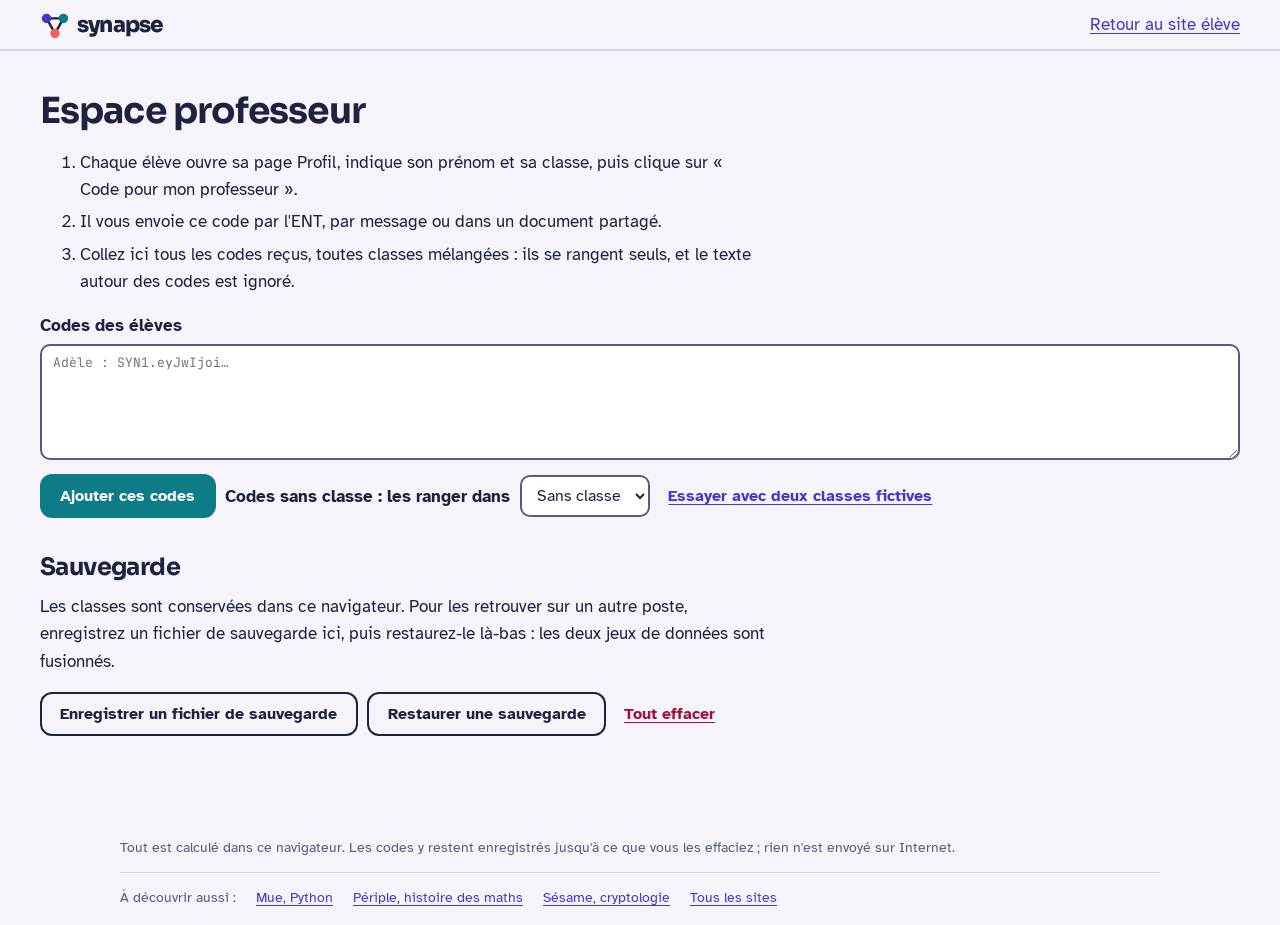
==== commit 6bb32fcd: "Confort élève : installation, chargement de Python, rappel de sauvegarde - manifest et icônes pour i" ====
--- a/prof.html
+++ b/prof.html
@@ -6,8 +6,6 @@
 <title>Synapse, espace professeur</title>
 <meta name="robots" content="noindex">
 <link rel="icon" href="data:image/svg+xml,%3Csvg xmlns='http://www.w3.org/2000/svg' viewBox='0 0 32 32'%3E%3Ccircle cx='16' cy='16' r='10' fill='%23F25F5C'/%3E%3C/svg%3E">
-<link rel="preconnect" href="https://fonts.bunny.net">
-<link rel="stylesheet" href="https://fonts.bunny.net/css?family=sora:700,800|atkinson-hyperlegible:400,400i,700|jetbrains-mono:400,700&display=swap">
 <link rel="stylesheet" href="css/style.css">
 </head>
 <body class="prof">
--- a/css/style.css
+++ b/css/style.css
@@ -1,3 +1,11 @@
+/* Polices servies par le site (dossier polices/), sans service externe. */
+@font-face { font-family: "Sora"; font-style: normal; font-weight: 700; font-display: swap; src: url(../polices/sora-latin-700-normal.woff2) format("woff2"); }
+@font-face { font-family: "Sora"; font-style: normal; font-weight: 800; font-display: swap; src: url(../polices/sora-latin-800-normal.woff2) format("woff2"); }
+@font-face { font-family: "Atkinson Hyperlegible"; font-style: normal; font-weight: 400; font-display: swap; src: url(../polices/atkinson-hyperlegible-latin-400-normal.woff2) format("woff2"); }
+@font-face { font-family: "Atkinson Hyperlegible"; font-style: italic; font-weight: 400; font-display: swap; src: url(../polices/atkinson-hyperlegible-latin-400-italic.woff2) format("woff2"); }
+@font-face { font-family: "Atkinson Hyperlegible"; font-style: normal; font-weight: 700; font-display: swap; src: url(../polices/atkinson-hyperlegible-latin-700-normal.woff2) format("woff2"); }
+@font-face { font-family: "JetBrains Mono"; font-style: normal; font-weight: 400; font-display: swap; src: url(../polices/jetbrains-mono-latin-400-normal.woff2) format("woff2"); }
+@font-face { font-family: "JetBrains Mono"; font-style: normal; font-weight: 700; font-display: swap; src: url(../polices/jetbrains-mono-latin-700-normal.woff2) format("woff2"); }
 /* Synapse — feuille de style (charte « Nuit & Corail » du livret). Polices servies par Bunny Fonts.
    Les noms de variables viennent du moteur d'origine : --ecaille = couleur d'action et de réussite,
    --soleil = accent (points, étoiles), --corail = erreur, --ciel = liens et focus. */
@@ -470,3 +478,10 @@
 .fiche-verso { margin-top: 1.1rem; padding-top: 1.1rem; border-top: 2px dashed var(--trait); display: flex; flex-direction: column; gap: .4rem; }
 .fiche-verso[hidden] { display: none; }
 .fiches #fiche-actions .btn { flex: 1 1 11rem; }
+
+/* ----- Confort : rappel de sauvegarde et état de Python (js/confort.js) ----- */
+.rappel-sauv { position: fixed; z-index: 40; left: 1rem; bottom: 5.5rem; right: 1rem; max-width: 27rem; padding: 1rem 1.2rem; border: 1px solid var(--trait); border-left: 5px solid var(--soleil); border-radius: 14px; background: var(--carte); color: var(--encre); box-shadow: 0 10px 30px rgba(0, 0, 0, .22); display: grid; gap: .7rem; animation: pose .3s; }
+.rappel-sauv p { margin: 0; }
+.rappel-sauv .actions { margin: 0; display: flex; flex-wrap: wrap; gap: .5rem; align-items: center; }
+#etat-python .reessayer { min-height: 0; padding: 0 .2rem; font-size: inherit; }
+@media (min-width: 761px) { .rappel-sauv { bottom: 1rem; left: auto; } }
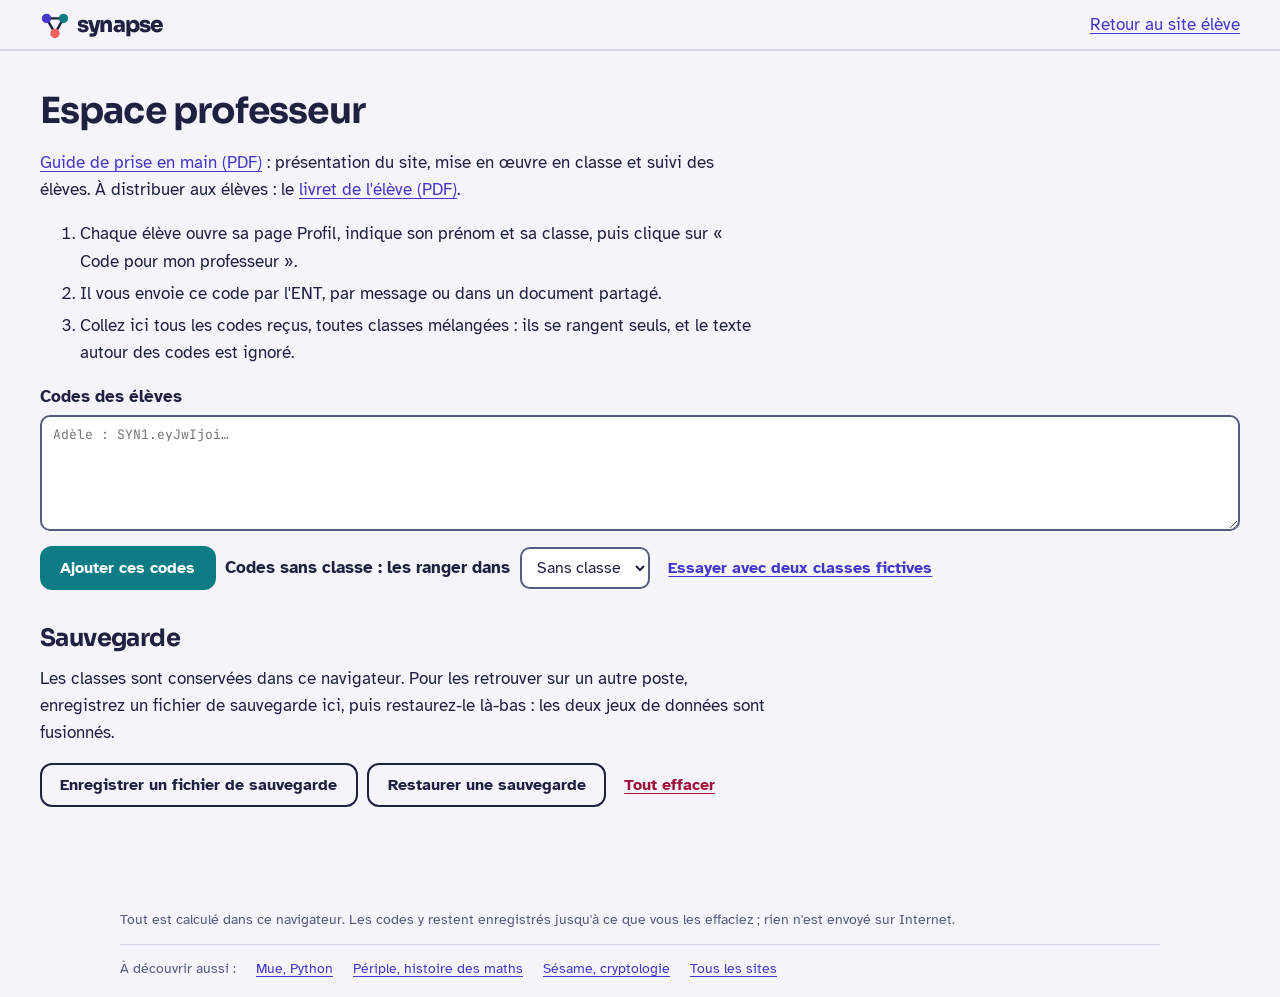
==== commit f6d6023e: "Ajoute le guide de prise en main pour l'enseignant, sans corrigé Lié depuis l'espace professeur et l" ====
--- a/prof.html
+++ b/prof.html
@@ -18,6 +18,7 @@
 </header>
 <main>
   <h1>Espace professeur</h1>
+  <p class="prose documents-prof"><a href="documents/guide-prise-en-main.pdf" target="_blank" rel="noopener">Guide de prise en main (PDF)</a> : présentation du site, mise en œuvre en classe et suivi des élèves. À distribuer aux élèves : le <a href="documents/livret-eleve.pdf" target="_blank" rel="noopener">livret de l'élève (PDF)</a>.</p>
   <ol class="prose">
     <li>Chaque élève ouvre sa page Profil, indique son prénom et sa classe, puis clique sur « Code pour mon professeur ».</li>
     <li>Il vous envoie ce code par l'ENT, par message ou dans un document partagé.</li>
@@ -32,7 +33,7 @@
     <button class="btn lien" id="exemple">Essayer avec deux classes fictives</button>
   </div>
   <p id="etat" class="muet" aria-live="polite"></p>
-  <nav id="onglets" class="onglets" role="tablist" aria-label="Classes"></nav>
+  <nav id="onglets" class="onglets" aria-label="Classes"></nav>
   <div id="nouvelle" class="gestion" hidden>
     <label for="nom-classe" class="en-ligne">Nom de la nouvelle classe</label>
     <input id="nom-classe" class="court" type="text" maxlength="12" placeholder="2DE4" autocomplete="off">
@@ -60,5 +61,7 @@
 <script src="js/contenu.js"></script>
 <script src="js/bilan.js"></script>
 <script src="js/prof.js"></script>
+<script src="js/qrcode.min.js"></script>
+<script src="js/prof-plus.js"></script>
 </body>
 </html>
--- a/css/style.css
+++ b/css/style.css
@@ -67,6 +67,7 @@
 .famille a { white-space: nowrap; }
 #etat-python::before { content: ""; display: inline-block; width: .6em; height: .6em; border-radius: 50%; margin-right: .4em; background: var(--soleil); }
 #etat-python[data-etat="pret"]::before { background: var(--ecaille); }
+#etat-python[data-etat="repos"]::before { background: var(--encre2); opacity: .5; }
 #etat-python[data-etat="echec"]::before { background: var(--corail); }
 
 /* Boutons */
@@ -439,6 +440,7 @@
 /* Espace professeur : plusieurs classes */
 .onglets { display: flex; flex-wrap: wrap; gap: .3rem; margin: 2.2rem 0 0; border-bottom: 2px solid var(--trait); }
 .onglets:empty { display: none; }
+.onglets > [role="tablist"] { display: contents; }
 .onglets button { font: 700 1rem var(--texte); color: var(--encre2); background: none; border: 2px solid transparent; border-bottom: 0; border-radius: 10px 10px 0 0; padding: .55rem .9rem; margin-bottom: -2px; cursor: pointer; }
 .onglets button:hover { color: var(--encre); }
 .onglets button[aria-selected="true"] { color: var(--encre); background: var(--carte); border-color: var(--trait); }
@@ -485,3 +487,34 @@
 .rappel-sauv .actions { margin: 0; display: flex; flex-wrap: wrap; gap: .5rem; align-items: center; }
 #etat-python .reessayer { min-height: 0; padding: 0 .2rem; font-size: inherit; }
 @media (min-width: 761px) { .rappel-sauv { bottom: 1rem; left: auto; } }
+
+/* ----- Espace professeur : QR code du lien de classe et impression (js/prof-plus.js) ----- */
+.qr-lien { display: flex; flex-wrap: wrap; align-items: center; gap: .8rem 1.2rem; margin-top: .8rem; }
+.qr-lien .qr { display: block; width: 8.5rem; flex: none; border-radius: 8px; overflow: hidden; border: 1px solid var(--trait); }
+.qr svg { display: block; width: 100%; height: auto; }
+dialog.projection { border: 0; border-radius: 20px; padding: clamp(1.2rem, 4vw, 2.5rem); background: #fff; color: #14213D; text-align: center; max-width: min(92vw, 44rem); font-family: var(--ui, var(--texte)); }
+dialog.projection::backdrop { background: rgba(8, 12, 30, .82); }
+dialog.projection h2 { margin: 0 0 .6rem; font-size: clamp(1.8rem, 5vw, 3rem); color: #14213D; }
+dialog.projection .qr { width: min(70vh, 76vw, 30rem); margin: 0 auto; }
+dialog.projection p { margin: .8rem 0 0; font-size: clamp(1.05rem, 2.4vw, 1.5rem); color: #14213D; }
+dialog.projection .adresse { font-family: var(--mono); font-size: clamp(.8rem, 1.6vw, 1.05rem); overflow-wrap: anywhere; color: #4A5672; }
+dialog.projection form { margin-top: 1.2rem; }
+@media print {
+  .prof { background: #fff; color: #000; }
+  .prof .entete, .prof .pied, .prof main > :not(#resultats), .prof #resultats .actions, .prof #resultats .gestion, .prof #resultats details, .prof #lien-txt, .prof #resultats .ligne-outils, .prof #detail .actions { display: none !important; }
+  .prof main { max-width: none; margin: 0; padding: 0; }
+  .prof .defile { overflow: visible; border: 0; }
+  .prof table.classe, .prof table.etapes { font-size: 8.5pt; color: #000; }
+  .prof table.classe th, .prof table.classe td { border: 1px solid #999; }
+  .prof table.classe button { all: unset; font: inherit; font-weight: 700; }
+  .prof h2 { color: #000; break-after: avoid; }
+  @page { size: A4 landscape; margin: 12mm; }
+}
+
+/* ----- Lien vers le livret de l'élève, sous les boutons de l'accueil ----- */
+.livret-lien { margin: 1.4rem 0 0; font-size: .95rem; color: var(--encre2); max-width: 34rem; font-family: var(--ui, var(--texte)); }
+.livret-lien a { color: inherit; font-weight: 700; text-underline-offset: 3px; }
+
+/* ----- Graphiques matplotlib affichés dans la console ----- */
+.cons img.figure { display: block; max-width: 100%; height: auto; margin: .6rem 0; background: #fff; border-radius: 10px; border: 1px solid var(--trait); }
+#etat-python[data-etat="paquets"]::before { background: var(--soleil); }
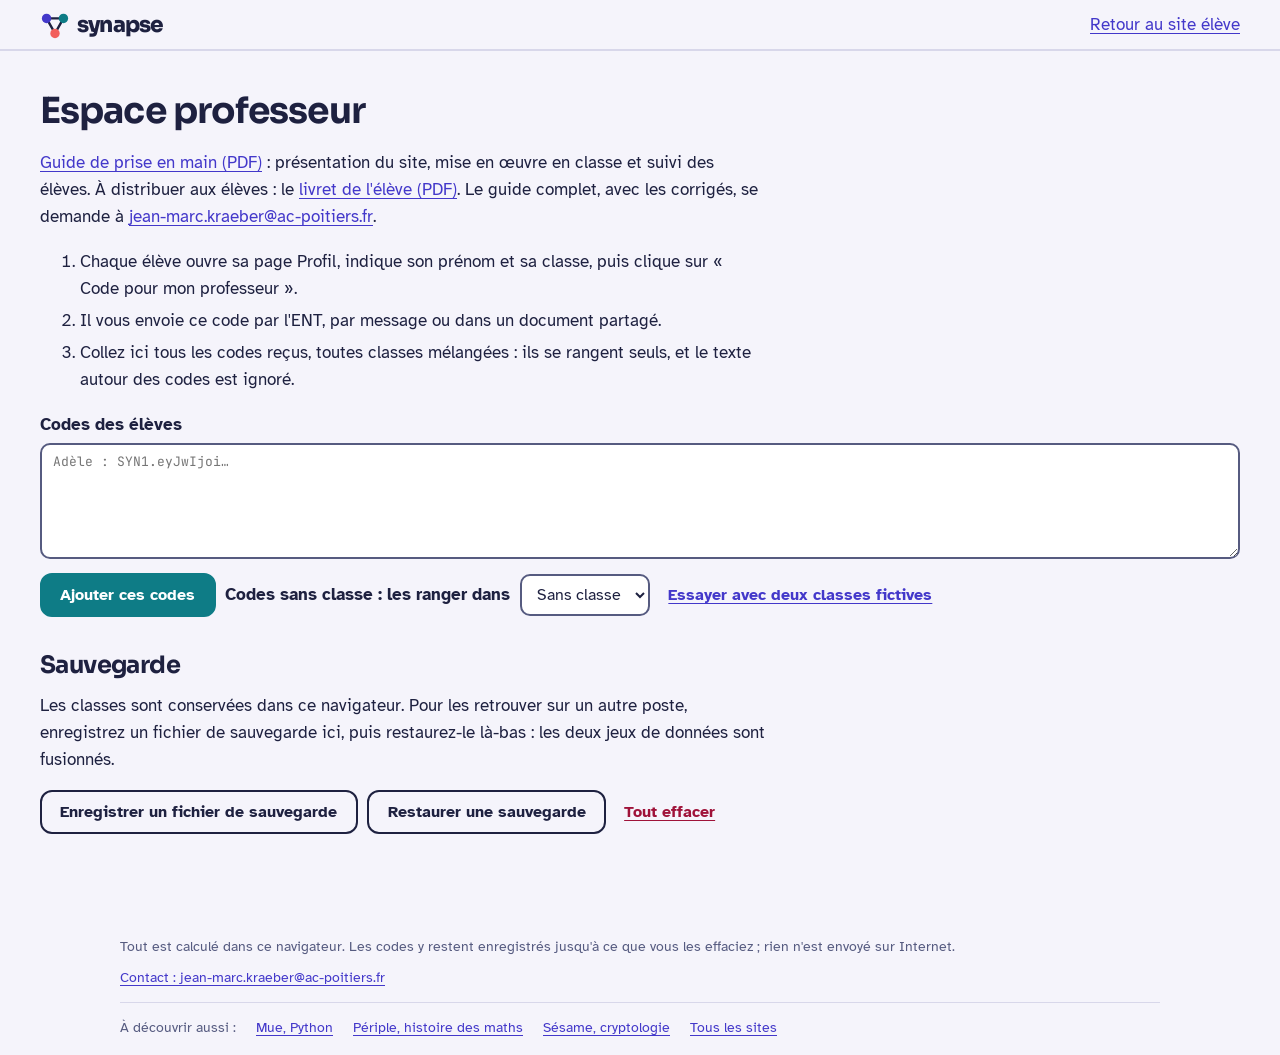
==== commit 99b9be7e: "Ajoute l'aperçu au partage et l'adresse de contact Co-Authored-By: Claude Fable 5.2 <noreply@anthrop" ====
--- a/prof.html
+++ b/prof.html
@@ -18,7 +18,7 @@
 </header>
 <main>
   <h1>Espace professeur</h1>
-  <p class="prose documents-prof"><a href="documents/guide-prise-en-main.pdf" target="_blank" rel="noopener">Guide de prise en main (PDF)</a> : présentation du site, mise en œuvre en classe et suivi des élèves. À distribuer aux élèves : le <a href="documents/livret-eleve.pdf" target="_blank" rel="noopener">livret de l'élève (PDF)</a>.</p>
+  <p class="prose documents-prof"><a href="documents/guide-prise-en-main.pdf" target="_blank" rel="noopener">Guide de prise en main (PDF)</a> : présentation du site, mise en œuvre en classe et suivi des élèves. À distribuer aux élèves : le <a href="documents/livret-eleve.pdf" target="_blank" rel="noopener">livret de l'élève (PDF)</a>. Le guide complet, avec les corrigés, se demande à <a href="mailto:jean-marc.kraeber@ac-poitiers.fr">jean-marc.kraeber@ac-poitiers.fr</a>.</p>
   <ol class="prose">
     <li>Chaque élève ouvre sa page Profil, indique son prénom et sa classe, puis clique sur « Code pour mon professeur ».</li>
     <li>Il vous envoie ce code par l'ENT, par message ou dans un document partagé.</li>
@@ -50,6 +50,7 @@
 </main>
 <footer class="pied">
   <span>Tout est calculé dans ce navigateur. Les codes y restent enregistrés jusqu'à ce que vous les effaciez ; rien n'est envoyé sur Internet.</span>
+  <a href="mailto:jean-marc.kraeber@ac-poitiers.fr">Contact : jean-marc.kraeber@ac-poitiers.fr</a>
   <nav class="famille" aria-label="Les autres sites">
     <span>À découvrir aussi :</span>
     <a href="https://stexsnt.github.io/python-lycee/">Mue, Python</a>
